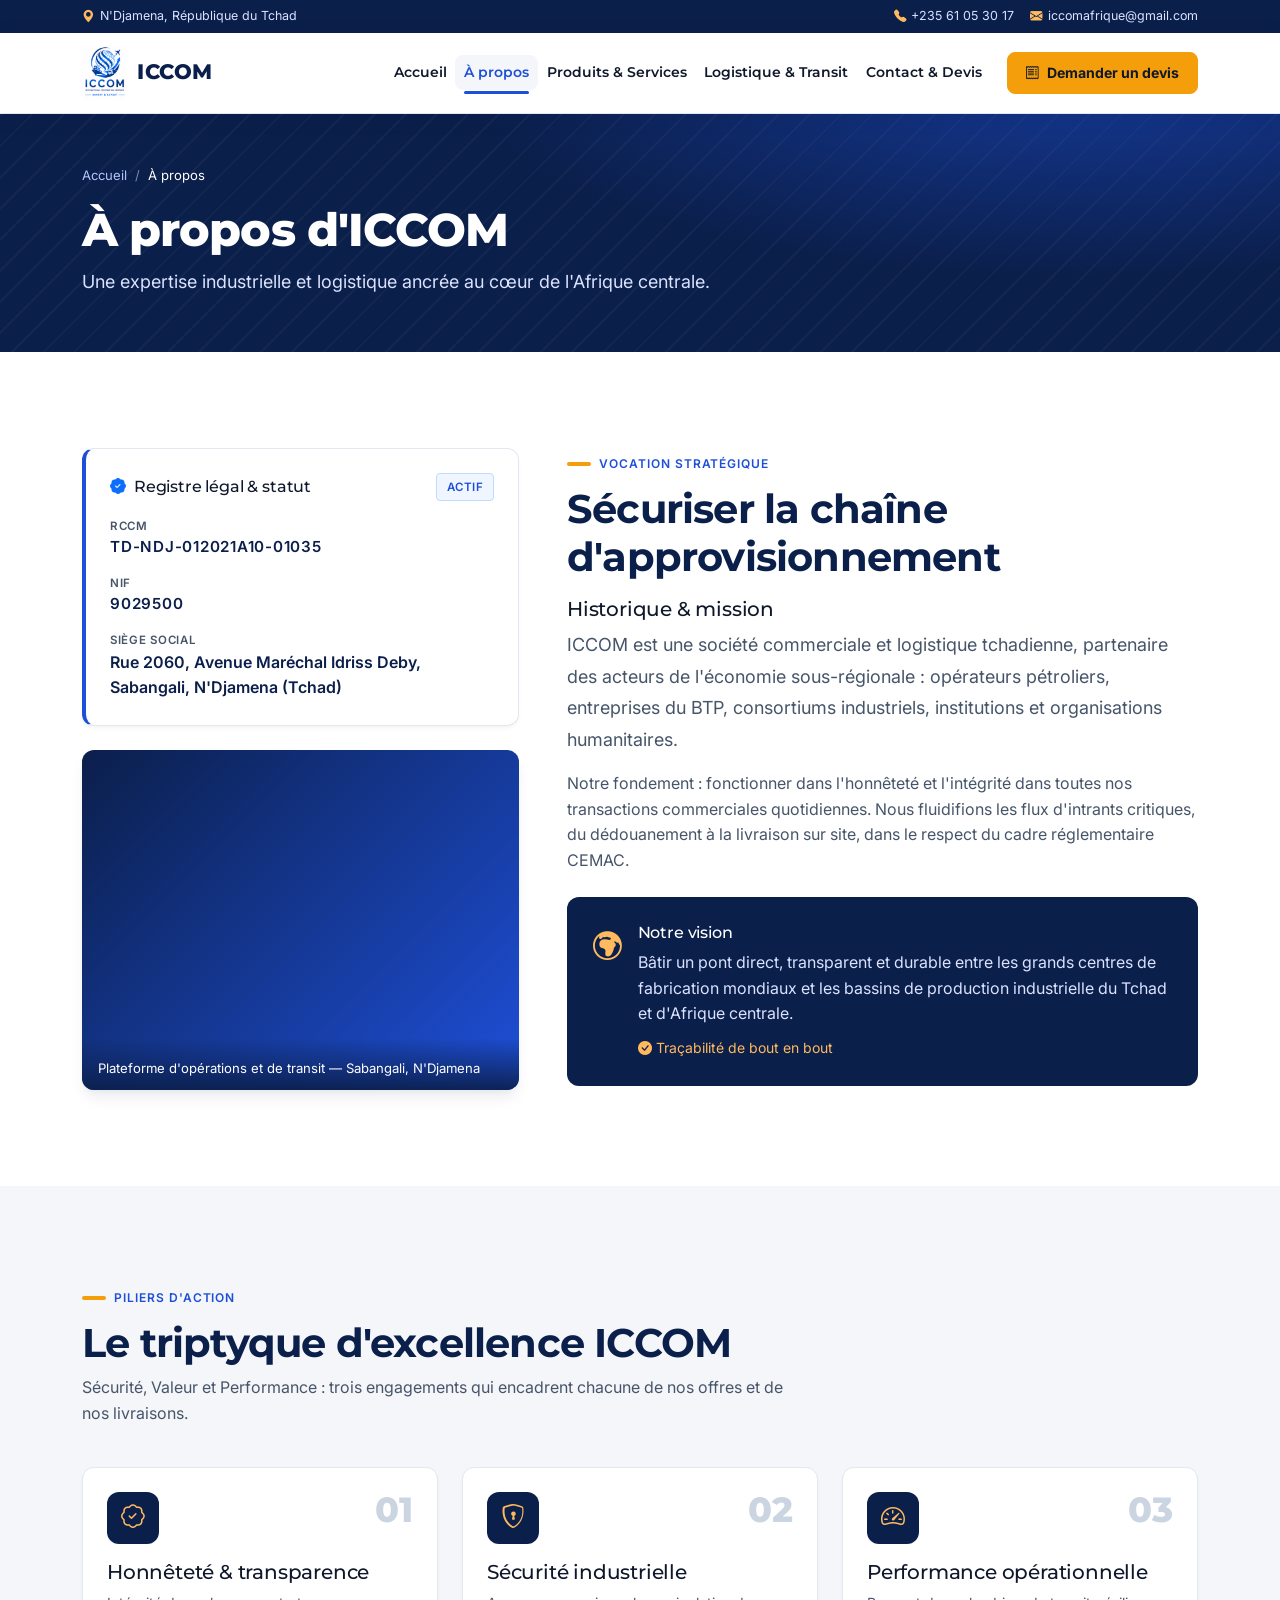
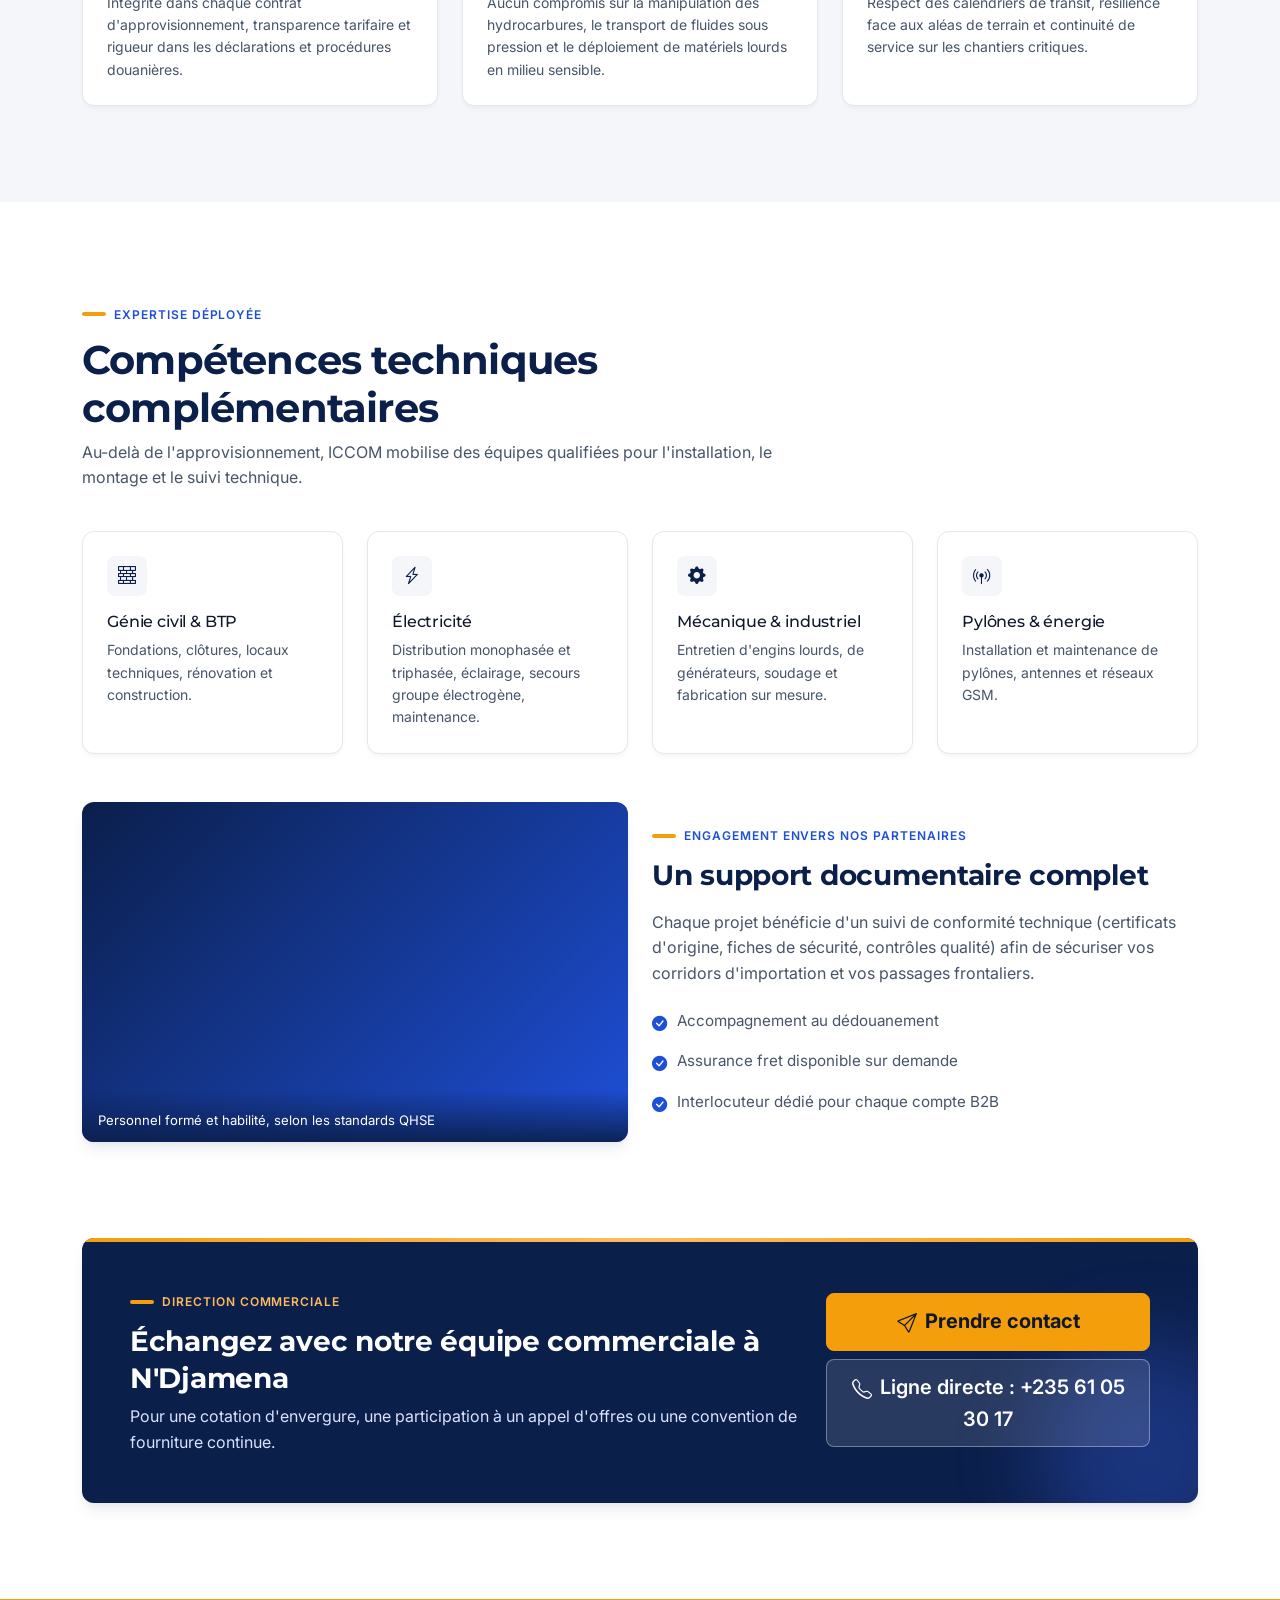
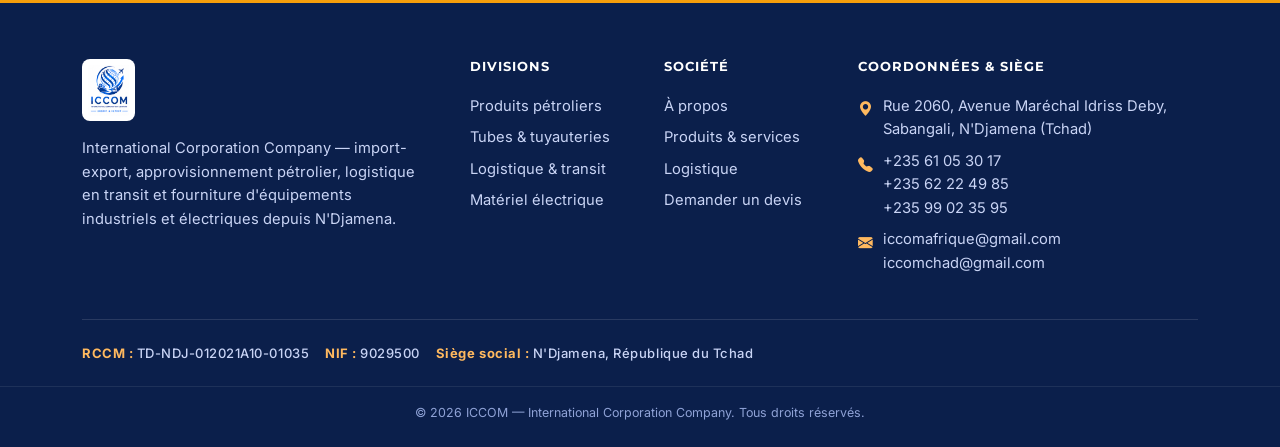
==== a-propos.html @ 69f87bb6 "first commit" ====
<!DOCTYPE html>
<html lang="fr">
<head>
<meta charset="utf-8">
<meta name="viewport" content="width=device-width, initial-scale=1">
<title>À propos — ICCOM International Corporation Company, N'Djamena</title>
<meta name="description" content="Découvrez ICCOM : société d'import-export tchadienne, partenaire des opérateurs pétroliers, du BTP et des institutions. Valeurs : honnêteté, sécurité, performance.">
<meta name="theme-color" content="#0B1F4B">
<meta property="og:title" content="À propos — ICCOM International Corporation Company, N'Djamena">
<meta property="og:description" content="Découvrez ICCOM : société d'import-export tchadienne, partenaire des opérateurs pétroliers, du BTP et des institutions. Valeurs : honnêteté, sécurité, performance.">
<meta property="og:type" content="website">
<link rel="icon" type="image/png" href="assets/img/logo.png">
<link rel="preconnect" href="https://fonts.googleapis.com">
<link rel="preconnect" href="https://fonts.gstatic.com" crossorigin>
<link href="https://fonts.googleapis.com/css2?family=Inter:wght@400;500;600;700&family=Montserrat:wght@600;700;800&display=swap" rel="stylesheet">
<link href="assets/vendor/bootstrap/bootstrap.min.css" rel="stylesheet">
<link href="assets/vendor/bootstrap-icons/bootstrap-icons.min.css" rel="stylesheet">
<link href="assets/css/style.css" rel="stylesheet">
<link href="assets/css/images.css" rel="stylesheet">
</head>
<body>
<a class="skip-link" href="#contenu">Aller au contenu</a>
<div class="topbar d-none d-sm-block">
  <div class="container d-flex justify-content-between align-items-center gap-3 flex-wrap">
    <span><i class="bi bi-geo-alt-fill"></i>N'Djamena, République du Tchad</span>
    <span class="d-flex gap-3 flex-wrap">
      <a href="tel:+23561053017"><i class="bi bi-telephone-fill"></i>+235 61 05 30 17</a>
      <a href="mailto:iccomafrique@gmail.com" class="d-none d-md-inline"><i class="bi bi-envelope-fill"></i>iccomafrique@gmail.com</a>
    </span>
  </div>
</div>
<header class="site-header">
  <nav class="navbar navbar-expand-xl" aria-label="Navigation principale">
    <div class="container">
      <a class="brand" href="index.html" aria-label="ICCOM — accueil">
        <img src="assets/img/logo.png" alt="Logo ICCOM" width="44" height="54">
        <span class="brand-text"><strong>ICCOM</strong><small>International Corporation</small></span>
      </a>
      <div class="d-flex align-items-center gap-2 d-xl-none ms-auto">
        <a class="btn btn-amber btn-sm px-3" href="contact.html#formulaire"><i class="bi bi-receipt me-1"></i>Devis</a>
        <button class="navbar-toggler" type="button" data-bs-toggle="offcanvas" data-bs-target="#menuMobile" aria-controls="menuMobile" aria-label="Ouvrir le menu">
          <i class="bi bi-list fs-2 text-navy" style="color:var(--navy)"></i>
        </button>
      </div>
      <div class="offcanvas offcanvas-end" tabindex="-1" id="menuMobile" aria-labelledby="menuMobileLabel">
        <div class="offcanvas-header d-xl-none">
          <h2 class="offcanvas-title h5 m-0" id="menuMobileLabel">Navigation</h2>
          <button type="button" class="btn-close" data-bs-dismiss="offcanvas" aria-label="Fermer"></button>
        </div>
        <div class="offcanvas-body d-flex flex-column flex-xl-row align-items-xl-center">
          <ul class="navbar-nav ms-xl-auto mb-3 mb-xl-0 me-xl-3">
<li class="nav-item"><a class="nav-link" href="index.html"><i class="bi bi-house-door d-xl-none"></i>Accueil</a></li>
<li class="nav-item"><a class="nav-link active" href="a-propos.html" aria-current="page"><i class="bi bi-buildings d-xl-none"></i>À propos</a></li>
<li class="nav-item"><a class="nav-link" href="produits-services.html"><i class="bi bi-box-seam d-xl-none"></i>Produits & Services</a></li>
<li class="nav-item"><a class="nav-link" href="logistique.html"><i class="bi bi-truck d-xl-none"></i>Logistique & Transit</a></li>
<li class="nav-item"><a class="nav-link" href="contact.html"><i class="bi bi-file-earmark-text d-xl-none"></i>Contact & Devis</a></li>
          </ul>
          <a class="btn btn-amber d-none d-xl-inline-flex align-items-center gap-2" href="contact.html#formulaire"><i class="bi bi-receipt"></i>Demander un devis</a>
          <div class="offcanvas-urgence mt-auto d-xl-none">
            <span class="eyebrow mb-1">Assistance d'urgence</span><br>
            <a class="fw-bold fs-5" href="tel:+23561053017">+235 61 05 30 17</a>
            <div class="small text-slate mt-1">N'Djamena, République du Tchad</div>
          </div>
        </div>
      </div>
    </div>
  </nav>
</header>
<main id="contenu">
<section class="page-hero">
  <div class="container">
    <nav aria-label="Fil d'Ariane"><ol class="breadcrumb">
      <li class="breadcrumb-item"><a href="index.html">Accueil</a></li>
      <li class="breadcrumb-item active" aria-current="page">À propos</li>
    </ol></nav>
    <h1>À propos d'ICCOM</h1>
    <p class="lead-b">Une expertise industrielle et logistique ancrée au cœur de l'Afrique centrale.</p>
  </div>
</section>
<section class="section">
  <div class="container">
    <div class="row g-4 g-lg-5 align-items-start">
      <div class="col-lg-5 reveal">
        <div class="legal-card mb-4">
          <div class="d-flex align-items-center justify-content-between mb-3">
            <h2 class="h6 m-0"><i class="bi bi-patch-check-fill text-primary me-2"></i>Registre légal &amp; statut</h2>
            <span class="tag tag-blue">Actif</span>
          </div>
          <dl class="m-0">
            <dt>RCCM</dt><dd class="code-font">TD-NDJ-012021A10-01035</dd>
            <dt>NIF</dt><dd class="code-font">9029500</dd>
            <dt>Siège social</dt><dd class="mb-0">Rue 2060, Avenue Maréchal Idriss Deby, Sabangali, N'Djamena (Tchad)</dd>
          </dl>
        </div>
        <figure class="figure-img img-bg img-about-hub m-0" role="img" aria-label="Plateforme logistique à N'Djamena">
          <figcaption>Plateforme d'opérations et de transit — Sabangali, N'Djamena</figcaption>
        </figure>
      </div>
      <div class="col-lg-7 reveal">
        <span class="eyebrow">Vocation stratégique</span>
        <h2 class="headline-lg mb-3">Sécuriser la chaîne d'approvisionnement</h2>
        <h3 class="h5 mb-2">Historique &amp; mission</h3>
        <p class="lead-b">ICCOM est une société commerciale et logistique tchadienne, partenaire des acteurs de l'économie sous-régionale : opérateurs pétroliers, entreprises du BTP, consortiums industriels, institutions et organisations humanitaires.</p>
        <p class="text-slate">Notre fondement : fonctionner dans l'honnêteté et l'intégrité dans toutes nos transactions commerciales quotidiennes. Nous fluidifions les flux d'intrants critiques, du dédouanement à la livraison sur site, dans le respect du cadre réglementaire CEMAC.</p>
        <div class="vision-box mt-4">
          <div class="d-flex gap-3 align-items-start">
            <i class="bi bi-globe-europe-africa big"></i>
            <div><h3 class="h6 mb-2">Notre vision</h3>
            <p class="mb-2">Bâtir un pont direct, transparent et durable entre les grands centres de fabrication mondiaux et les bassins de production industrielle du Tchad et d'Afrique centrale.</p>
            <span class="small" style="color:#FFB95F"><i class="bi bi-check-circle-fill me-1"></i>Traçabilité de bout en bout</span></div>
          </div>
        </div>
      </div>
    </div>
  </div>
</section>

<section class="section bg-wash">
  <div class="container">
    <div class="section-head reveal">
      <span class="eyebrow">Piliers d'action</span>
      <h2 class="headline-lg">Le triptyque d'excellence ICCOM</h2>
      <p>Sécurité, Valeur et Performance : trois engagements qui encadrent chacune de nos offres et de nos livraisons.</p>
    </div>
    <div class="row g-4">
      <div class="col-md-4 reveal"><div class="card-x card-pad"><div class="d-flex justify-content-between mb-3"><span class="icon-box navy"><i class="bi bi-patch-check"></i></span><span class="pillar-num">01</span></div><h3 class="h5">Honnêteté &amp; transparence</h3><p class="text-slate small mb-0">Intégrité dans chaque contrat d'approvisionnement, transparence tarifaire et rigueur dans les déclarations et procédures douanières.</p></div></div>
      <div class="col-md-4 reveal"><div class="card-x card-pad"><div class="d-flex justify-content-between mb-3"><span class="icon-box navy"><i class="bi bi-shield-lock"></i></span><span class="pillar-num">02</span></div><h3 class="h5">Sécurité industrielle</h3><p class="text-slate small mb-0">Aucun compromis sur la manipulation des hydrocarbures, le transport de fluides sous pression et le déploiement de matériels lourds en milieu sensible.</p></div></div>
      <div class="col-md-4 reveal"><div class="card-x card-pad"><div class="d-flex justify-content-between mb-3"><span class="icon-box navy"><i class="bi bi-speedometer2"></i></span><span class="pillar-num">03</span></div><h3 class="h5">Performance opérationnelle</h3><p class="text-slate small mb-0">Respect des calendriers de transit, résilience face aux aléas de terrain et continuité de service sur les chantiers critiques.</p></div></div>
    </div>
  </div>
</section>

<section class="section">
  <div class="container">
    <div class="section-head reveal">
      <span class="eyebrow">Expertise déployée</span>
      <h2 class="headline-lg">Compétences techniques complémentaires</h2>
      <p>Au-delà de l'approvisionnement, ICCOM mobilise des équipes qualifiées pour l'installation, le montage et le suivi technique.</p>
    </div>
    <div class="row g-4 mb-5">
      <div class="col-sm-6 col-xl-3 reveal"><div class="card-x card-pad"><span class="icon-box sm mb-3"><i class="bi bi-bricks"></i></span><h3 class="h6">Génie civil &amp; BTP</h3><p class="text-slate small mb-0">Fondations, clôtures, locaux techniques, rénovation et construction.</p></div></div>
      <div class="col-sm-6 col-xl-3 reveal"><div class="card-x card-pad"><span class="icon-box sm mb-3"><i class="bi bi-lightning-charge"></i></span><h3 class="h6">Électricité</h3><p class="text-slate small mb-0">Distribution monophasée et triphasée, éclairage, secours groupe électrogène, maintenance.</p></div></div>
      <div class="col-sm-6 col-xl-3 reveal"><div class="card-x card-pad"><span class="icon-box sm mb-3"><i class="bi bi-gear-fill"></i></span><h3 class="h6">Mécanique &amp; industriel</h3><p class="text-slate small mb-0">Entretien d'engins lourds, de générateurs, soudage et fabrication sur mesure.</p></div></div>
      <div class="col-sm-6 col-xl-3 reveal"><div class="card-x card-pad"><span class="icon-box sm mb-3"><i class="bi bi-broadcast-pin"></i></span><h3 class="h6">Pylônes &amp; énergie</h3><p class="text-slate small mb-0">Installation et maintenance de pylônes, antennes et réseaux GSM.</p></div></div>
    </div>
    <div class="row g-4 align-items-center">
      <div class="col-lg-6 reveal"><figure class="figure-img img-bg img-about-eng m-0" role="img" aria-label="Techniciens inspectant un tableau électrique"><figcaption>Personnel formé et habilité, selon les standards QHSE</figcaption></figure></div>
      <div class="col-lg-6 reveal">
        <span class="eyebrow">Engagement envers nos partenaires</span>
        <h2 class="headline-md mb-3">Un support documentaire complet</h2>
        <p class="text-slate">Chaque projet bénéficie d'un suivi de conformité technique (certificats d'origine, fiches de sécurité, contrôles qualité) afin de sécuriser vos corridors d'importation et vos passages frontaliers.</p>
        <ul class="check-list">
          <li><i class="bi bi-check-circle-fill"></i>Accompagnement au dédouanement</li>
          <li><i class="bi bi-check-circle-fill"></i>Assurance fret disponible sur demande</li>
          <li><i class="bi bi-check-circle-fill"></i>Interlocuteur dédié pour chaque compte B2B</li>
        </ul>
      </div>
    </div>
  </div>
</section>

<section class="section pt-0">
  <div class="container">
    <div class="cta-band reveal">
      <div class="row align-items-center g-4">
        <div class="col-lg-8"><span class="eyebrow on-dark">Direction commerciale</span>
          <h2 class="headline-md">Échangez avec notre équipe commerciale à N'Djamena</h2>
          <p class="mb-0">Pour une cotation d'envergure, une participation à un appel d'offres ou une convention de fourniture continue.</p></div>
        <div class="col-lg-4 d-grid gap-2">
          <a class="btn btn-amber btn-lg" href="contact.html#formulaire"><i class="bi bi-send me-2"></i>Prendre contact</a>
          <a class="btn btn-ghost-light btn-lg" href="tel:+23561053017"><i class="bi bi-telephone me-2"></i>Ligne directe : +235 61 05 30 17</a>
        </div>
      </div>
    </div>
  </div>
</section>
</main>
<footer class="site-footer">
  <div class="container">
    <div class="row g-4 g-lg-5">
      <div class="col-lg-4">
        <img class="footer-logo mb-3" src="assets/img/logo.png" alt="Logo ICCOM">
        <p>International Corporation Company — import-export, approvisionnement pétrolier, logistique en transit et fourniture d'équipements industriels et électriques depuis N'Djamena.</p>
      </div>
      <div class="col-6 col-lg-2">
        <h4>Divisions</h4>
        <ul>
          <li><a href="produits-services.html#petrole">Produits pétroliers</a></li>
          <li><a href="produits-services.html#forage">Tubes &amp; tuyauteries</a></li>
          <li><a href="logistique.html">Logistique &amp; transit</a></li>
          <li><a href="produits-services.html#electrique">Matériel électrique</a></li>
        </ul>
      </div>
      <div class="col-6 col-lg-2">
        <h4>Société</h4>
        <ul>
          <li><a href="a-propos.html">À propos</a></li>
          <li><a href="produits-services.html">Produits &amp; services</a></li>
          <li><a href="logistique.html">Logistique</a></li>
          <li><a href="contact.html#formulaire">Demander un devis</a></li>
        </ul>
      </div>
      <div class="col-lg-4">
        <h4>Coordonnées &amp; siège</h4>
        <ul class="contact">
          <li><i class="bi bi-geo-alt-fill"></i><span>Rue 2060, Avenue Maréchal Idriss Deby, Sabangali, N'Djamena (Tchad)</span></li>
          <li><i class="bi bi-telephone-fill"></i><span><a href="tel:+23561053017">+235 61 05 30 17</a><br><a href="tel:+23562224985">+235 62 22 49 85</a><br><a href="tel:+23599023595">+235 99 02 35 95</a></span></li>
          <li><i class="bi bi-envelope-fill"></i><span><a href="mailto:iccomafrique@gmail.com">iccomafrique@gmail.com</a><br><a href="mailto:iccomchad@gmail.com">iccomchad@gmail.com</a></span></li>
        </ul>
      </div>
    </div>
    <div class="statutory d-flex flex-wrap gap-3 code-font">
      <span><span class="lbl">RCCM :</span> TD-NDJ-012021A10-01035</span>
      <span><span class="lbl">NIF :</span> 9029500</span>
      <span><span class="lbl">Siège social :</span> N'Djamena, République du Tchad</span>
    </div>
  </div>
  <div class="copyright"><div class="container">© <span id="year">2026</span> ICCOM — International Corporation Company. Tous droits réservés.</div></div>
</footer>

<div class="mobile-bar d-lg-none" role="navigation" aria-label="Actions rapides">
  <a class="btn btn-navy" href="tel:+23561053017"><i class="bi bi-telephone-fill"></i>Appeler</a>
  <a class="btn btn-whatsapp" href="https://wa.me/23561053017" target="_blank" rel="noopener"><i class="bi bi-whatsapp"></i>WhatsApp</a>
  <a class="btn btn-amber sq" href="contact.html#formulaire" aria-label="Demander un devis"><i class="bi bi-file-earmark-text"></i></a>
</div>

<script src="assets/vendor/bootstrap/bootstrap.bundle.min.js"></script>
<script src="assets/js/main.js"></script>
<script>document.getElementById('year').textContent=new Date().getFullYear();</script>
</body>
</html>
---- assets/css/style.css ----
/* =========================================================
   ICCOM — Industrial Corporate Modern
   Basé sur le design system "ICCOM Institutional Logistics & Energy"
   ========================================================= */
:root{
  --navy:#0B1F4B; --navy-deep:#000926; --royal:#1E4FD8; --royal-dark:#0039B4;
  --amber:#F59E0B; --amber-dark:#D97706;
  --ink:#0F172A; --slate:#475569; --muted:#94A3B8;
  --wash:#F4F6FA; --surface:#FAF8FF; --border:#E2E8F0; --border-strong:#CBD5E1;
  --shadow-1:0 2px 4px -1px rgba(11,31,75,.04),0 4px 6px -1px rgba(11,31,75,.02);
  --shadow-2:0 10px 15px -3px rgba(11,31,75,.08),0 4px 6px -2px rgba(11,31,75,.04);
  --r-sm:.25rem; --r-md:.5rem; --r-lg:.75rem;
  --header-h:80px;
  --font-title:'Montserrat',system-ui,sans-serif;
  --font-body:'Inter',system-ui,sans-serif;
}

/* ---------- Base ---------- */
html{scroll-behavior:smooth;scroll-padding-top:110px}
body{font-family:var(--font-body);color:var(--ink);background:#fff;font-size:1rem;line-height:1.6;
  -webkit-font-smoothing:antialiased;overflow-x:hidden}
h1,h2,h3,h4,h5,h6,.font-title{font-family:var(--font-title);color:var(--navy);letter-spacing:-.01em;font-weight:700}
a{color:var(--royal);text-decoration:none}
a:hover{color:var(--navy)}
img{max-width:100%}
.text-slate{color:var(--slate)!important}
.bg-wash{background:var(--wash)}
.bg-navy{background:var(--navy)}
.text-amber{color:var(--amber)!important}
.code-font{font-family:var(--font-body);font-size:.8125rem;font-weight:500;letter-spacing:.05em}
:focus-visible{outline:2px solid var(--amber);outline-offset:3px}
.skip-link{position:absolute;left:-999px;top:0;background:var(--amber);color:var(--ink);padding:.6rem 1rem;z-index:2000;font-weight:700}
.skip-link:focus{left:0}

/* ---------- Typographie ---------- */
.display-hero{font-size:clamp(2.25rem,5vw,3.5rem);line-height:1.2;font-weight:800;letter-spacing:-.02em;color:#fff}
.headline-lg{font-size:clamp(1.75rem,3.4vw,2.5rem);line-height:1.2;letter-spacing:-.02em}
.headline-md{font-size:clamp(1.5rem,2.4vw,1.75rem);line-height:1.3}
.lead-b{font-size:1.125rem;line-height:1.75;color:var(--slate)}
.eyebrow{display:inline-flex;align-items:center;gap:.5rem;font-size:.75rem;font-weight:600;letter-spacing:.08em;
  text-transform:uppercase;color:var(--royal);margin-bottom:.75rem}
.eyebrow::before{content:"";width:1.5rem;height:4px;border-radius:99px;background:var(--amber)}
.eyebrow.on-dark{color:#FFB95F}
.section{padding:4rem 0}
@media(min-width:992px){.section{padding:6rem 0}}
.section-head{max-width:720px;margin-bottom:2.5rem}
.section-head p{color:var(--slate)}

/* ---------- Boutons ---------- */
.btn{font-weight:600;border-radius:var(--r-md);padding:.75rem 1.5rem;transition:all .2s ease;border-width:1.5px}
.btn-amber{background:var(--amber);color:var(--ink);font-weight:700;padding:.75rem 1.75rem;border-color:var(--amber)}
.btn-amber:hover,.btn-amber:focus{background:var(--amber-dark);border-color:var(--amber-dark);color:var(--ink)}
.btn-navy{background:var(--navy);color:#fff;border-color:var(--navy)}
.btn-navy:hover{background:var(--royal);border-color:var(--royal);color:#fff}
.btn-outline-navy{background:transparent;color:var(--navy);border-color:var(--navy)}
.btn-outline-navy:hover{background:var(--wash);color:var(--navy)}
.btn-ghost-light{background:rgba(255,255,255,.12);color:#fff;border-color:rgba(255,255,255,.35);backdrop-filter:blur(4px)}
.btn-ghost-light:hover{background:rgba(255,255,255,.22);color:#fff}
.btn-whatsapp{background:#16a34a;border-color:#16a34a;color:#fff}
.btn-whatsapp:hover{background:#15803d;border-color:#15803d;color:#fff}
.btn i{vertical-align:-.1em}

/* ---------- Barre supérieure + header ---------- */
.topbar{background:var(--navy);color:#DAE2FF;font-size:.78rem;padding:.4rem 0}
.topbar a{color:#DAE2FF}.topbar a:hover{color:#FFB95F}
.topbar i{color:#FFB95F;margin-right:.35rem}
.site-header{position:sticky;top:0;z-index:1030;background:#fff;/* pas de backdrop-filter : il casserait l'offcanvas (position:fixed) */
  border-bottom:1px solid var(--border);box-shadow:0 4px 20px rgba(15,23,42,.08)}
.navbar{min-height:var(--header-h);padding:.4rem 0}
.brand{display:flex;align-items:center;gap:.7rem;color:var(--navy)}
.brand img{height:54px;width:auto}
.brand-text{display:flex;flex-direction:column;line-height:1}
.brand-text strong{font-family:var(--font-title);font-weight:800;font-size:1.3rem;letter-spacing:.02em;color:var(--navy)}
.brand-text small{font-size:.62rem;font-weight:600;letter-spacing:.12em;text-transform:uppercase;color:var(--slate);margin-top:.25rem}
.navbar .nav-link{font-weight:600;color:var(--ink);padding:.5rem .9rem!important;position:relative;white-space:nowrap}
.navbar .btn-amber{white-space:nowrap}
.navbar .nav-link:hover{color:var(--royal)}
.navbar .nav-link.active{color:var(--royal)}
@media(min-width:1200px){
  .navbar .nav-link.active::after{content:"";position:absolute;left:.9rem;right:.9rem;bottom:-.2rem;height:3px;background:var(--royal);border-radius:3px}
}
.navbar-toggler{border:0;background:var(--wash);border-radius:var(--r-md);width:46px;height:46px;padding:0}
.navbar-toggler:focus{box-shadow:0 0 0 3px rgba(30,79,216,.2)}
.offcanvas{--bs-offcanvas-width:320px}
.offcanvas .nav-link{font-family:var(--font-title);font-weight:600;font-size:1.05rem;padding:.8rem 1rem!important;border-radius:var(--r-md);display:flex;align-items:center;gap:.8rem}
.offcanvas .nav-link i{color:var(--royal);font-size:1.15rem}
.offcanvas .nav-link.active{background:var(--wash)}
.offcanvas-urgence{background:var(--wash);border-radius:var(--r-lg);padding:1rem 1.25rem}

/* ---------- Hero ---------- */
.hero{position:relative;background:var(--navy);color:#fff;overflow:hidden;isolation:isolate}
.hero .hero-bg{position:absolute;inset:0;z-index:-2;opacity:.28;mix-blend-mode:luminosity}
.hero::before{content:"";position:absolute;inset:0;z-index:-1;
  background:linear-gradient(105deg,rgba(11,31,75,.97) 35%,rgba(11,31,75,.75) 100%)}
.hero-inner{padding-top:3.5rem;padding-bottom:4rem}
@media(min-width:992px){.hero-inner{padding-top:6.5rem;padding-bottom:7rem}}
.hero h1 span{color:#FFB95F}
.hero p.lead-b{color:#DAE2FF;max-width:560px}
.badge-live{display:inline-flex;align-items:center;gap:.5rem;padding:.35rem .8rem;border-radius:999px;
  background:rgba(255,255,255,.1);backdrop-filter:blur(8px);font-size:.72rem;font-weight:600;letter-spacing:.06em;text-transform:uppercase;color:#FFDDB8}
.badge-live::before{content:"";width:8px;height:8px;border-radius:50%;background:var(--amber);animation:pulse 1.8s infinite}
@keyframes pulse{0%{box-shadow:0 0 0 0 rgba(245,158,11,.6)}70%{box-shadow:0 0 0 9px rgba(245,158,11,0)}100%{box-shadow:0 0 0 0 rgba(245,158,11,0)}}
.hero-trust{font-size:.8rem;color:#DAE2FF;display:flex;align-items:center;gap:.5rem}
.hero-trust i{color:#FFB95F}
.hero-panel{background:rgba(255,255,255,.07);border:1px solid rgba(255,255,255,.16);border-radius:var(--r-lg);padding:1.5rem;backdrop-filter:blur(10px)}
.hero-panel h2{font-size:1.05rem;color:#fff;margin-bottom:1rem}
.hero-panel li{display:flex;gap:.75rem;padding:.7rem 0;border-top:1px solid rgba(255,255,255,.12);font-size:.92rem;color:#DAE2FF}
.hero-panel li:first-child{border-top:0}
.hero-panel li i{color:#FFB95F;font-size:1.2rem;margin-top:.1rem}
.hero-panel li strong{display:block;color:#fff;font-family:var(--font-title);font-size:.95rem}

/* En-tête de page interne */
.page-hero{position:relative;background:var(--navy);color:#fff;overflow:hidden;isolation:isolate;padding:3.2rem 0 3.4rem}
.page-hero::before{content:"";position:absolute;inset:0;z-index:-1;
  background:radial-gradient(900px 300px at 85% -20%,rgba(30,79,216,.55),transparent 70%),
             repeating-linear-gradient(135deg,rgba(255,255,255,.035) 0 2px,transparent 2px 22px)}
.page-hero h1{color:#fff;font-size:clamp(1.9rem,4vw,2.9rem);font-weight:800;letter-spacing:-.02em}
.page-hero p{color:#DAE2FF;max-width:680px;margin-bottom:0}
.breadcrumb{--bs-breadcrumb-divider-color:#7788b9;margin-bottom:1rem;font-size:.82rem}
.breadcrumb a{color:#B4C5FB}.breadcrumb-item.active{color:#fff}

/* ---------- Cartes ---------- */
.card-x{background:#fff;border:1px solid var(--border);border-radius:var(--r-lg);box-shadow:var(--shadow-1);
  transition:transform .2s ease,box-shadow .2s ease,border-color .2s ease;height:100%;overflow:hidden}
.card-x:hover{transform:translateY(-2px);box-shadow:var(--shadow-2);border-color:var(--border-strong)}
.card-x.static:hover{transform:none;box-shadow:var(--shadow-1);border-color:var(--border)}
.card-pad{padding:1.5rem}
.card-media{height:200px;position:relative}
.card-media .tag{position:absolute;top:.8rem;left:.8rem}
.icon-box{width:52px;height:52px;border-radius:var(--r-lg);background:var(--wash);color:var(--navy);display:inline-flex;align-items:center;justify-content:center;font-size:1.5rem;flex:none}
.icon-box.navy{background:var(--navy);color:#FFB95F}
.icon-box.sm{width:40px;height:40px;font-size:1.1rem;border-radius:var(--r-md)}
.link-arrow{font-weight:600;font-size:.9rem;display:inline-flex;align-items:center;gap:.3rem}
.link-arrow i{transition:transform .2s}.link-arrow:hover i{transform:translateX(4px)}

/* Tags */
.tag{display:inline-block;padding:.25rem .625rem;border-radius:var(--r-sm);font-size:.72rem;font-weight:600;letter-spacing:.04em;text-transform:uppercase}
.tag-amber{background:#FEF3C7;color:#92400E;border:1px solid #FCD34D}
.tag-blue{background:#EFF6FF;color:var(--royal);border:1px solid #BFDBFE}
.tag-navy{background:var(--navy);color:#fff}
.tag-glass{background:rgba(11,31,75,.9);color:#FFB95F;backdrop-filter:blur(4px)}
.pill{display:inline-block;padding:.2rem .75rem;border-radius:999px;font-size:.75rem;font-weight:600;background:var(--wash);color:var(--navy);border:1px solid var(--border)}

/* Métriques */
.metrics{background:var(--wash);padding:1.5rem 0;border-bottom:1px solid var(--border)}
.metric{display:flex;gap:.9rem;align-items:flex-start;background:#fff;border:1px solid var(--border);border-radius:var(--r-lg);padding:1rem;height:100%;box-shadow:var(--shadow-1)}
.metric strong{display:block;font-family:var(--font-title);color:var(--navy);font-size:.95rem;line-height:1.25}
.metric span.d{font-size:.8rem;color:var(--slate);line-height:1.35;display:block;margin-top:.2rem}

/* Sélecteur de division */
.division-btn{width:100%;display:flex;justify-content:space-between;align-items:center;text-align:left;
  background:var(--wash);border:1.5px solid transparent;border-radius:var(--r-md);padding:.8rem 1rem;font-weight:600;font-size:.9rem;color:var(--ink);transition:all .15s}
.division-btn i{color:var(--muted);font-size:1.1rem}
.division-btn:hover{border-color:var(--border-strong)}
.division-btn.active{background:#EFF6FF;border-color:var(--royal);color:var(--navy)}
.division-btn.active i{color:var(--royal)}

/* Liste à puces check */
.check-list{list-style:none;padding:0;margin:0}
.check-list li{display:flex;gap:.65rem;padding:.4rem 0;font-size:.95rem;color:var(--slate)}
.check-list li i{color:var(--royal);margin-top:.2rem;flex:none}
.check-list.amber li i{color:var(--amber)}

/* Bandeau CTA */
.cta-band{position:relative;background:var(--navy);color:#fff;border-radius:var(--r-lg);padding:2.5rem 1.5rem;overflow:hidden;box-shadow:var(--shadow-2)}
@media(min-width:768px){.cta-band{padding:3rem}}
.cta-band::before{content:"";position:absolute;top:0;left:0;right:0;height:4px;background:linear-gradient(90deg,var(--amber),#FFB95F,var(--amber))}
.cta-band::after{content:"";position:absolute;right:-60px;bottom:-60px;width:220px;height:220px;border-radius:50%;background:rgba(64,105,241,.3);filter:blur(40px)}
.cta-band h2{color:#fff}.cta-band p{color:#DAE2FF}
.cta-band>*{position:relative;z-index:1}
.legal-chip{background:rgba(0,9,38,.4);border-radius:var(--r-md);padding:.75rem 1rem;font-size:.78rem;color:#C9D4F5}
.legal-chip strong{color:#FFB95F}

/* ---------- À propos ---------- */
.legal-card{background:#fff;border:1px solid var(--border);border-left:4px solid var(--royal);border-radius:var(--r-lg);padding:1.5rem;box-shadow:var(--shadow-1)}
.legal-card dt{font-size:.72rem;letter-spacing:.06em;text-transform:uppercase;color:var(--slate);font-weight:600}
.legal-card dd{margin-bottom:.9rem;font-weight:600;color:var(--navy)}
.legal-card dd.code-font{font-size:.95rem}
.figure-img{border-radius:var(--r-lg);min-height:340px;position:relative;overflow:hidden;box-shadow:var(--shadow-2)}
.figure-img figcaption{position:absolute;left:0;right:0;bottom:0;padding:1.5rem 1rem .9rem;color:#fff;font-size:.82rem;background:linear-gradient(transparent,rgba(11,31,75,.92))}
.vision-box{background:var(--navy);color:#DAE2FF;border-radius:var(--r-lg);padding:1.6rem}
.vision-box h3{color:#fff}.vision-box i.big{font-size:1.8rem;color:#FFB95F}
.pillar-num{font-family:var(--font-title);font-weight:800;font-size:2.2rem;line-height:1;color:var(--border-strong)}

/* ---------- Produits ---------- */
.filter-bar{display:flex;gap:.6rem;flex-wrap:nowrap;overflow-x:auto;padding:.4rem 0 .8rem;-webkit-overflow-scrolling:touch;scrollbar-width:none}
.filter-bar::-webkit-scrollbar{display:none}
.filter-btn{flex:none;display:inline-flex;align-items:center;gap:.5rem;background:#fff;border:1.5px solid var(--border);border-radius:999px;padding:.55rem 1.1rem;font-weight:600;font-size:.9rem;color:var(--ink);transition:all .15s}
.filter-btn:hover{border-color:var(--navy)}
.filter-btn.active{background:var(--navy);border-color:var(--navy);color:#fff}
.product{display:grid;gap:0}
.product .p-media{min-height:240px;position:relative}
.product .p-body{padding:1.6rem}
@media(min-width:992px){
  .product{grid-template-columns:5fr 7fr}
  .product.flip{grid-template-columns:7fr 5fr}
  .product.flip .p-media{order:2}
  .product .p-body{padding:2rem 2.2rem}
}
.spec{display:flex;gap:.8rem;align-items:flex-start;padding:.8rem;border-radius:var(--r-md);background:var(--wash);height:100%}
.spec i{color:var(--royal);font-size:1.3rem}
.spec strong{display:block;font-size:.88rem;color:var(--navy);font-family:var(--font-title)}
.spec small{color:var(--slate);font-size:.78rem}
.grade{display:inline-block;font-weight:700;font-size:.78rem;padding:.2rem .6rem;border-radius:var(--r-sm);background:var(--navy);color:#fff;letter-spacing:.04em}
.product[hidden]{display:none!important}

/* ---------- Logistique ---------- */
.stat-card{background:rgba(255,255,255,.08);border:1px solid rgba(255,255,255,.16);border-radius:var(--r-lg);padding:1rem 1.2rem;text-align:center;backdrop-filter:blur(8px)}
.stat-card strong{display:block;font-family:var(--font-title);font-weight:800;font-size:1.6rem;color:#fff;line-height:1.1}
.stat-card span{font-size:.75rem;color:#B4C5FB;text-transform:uppercase;letter-spacing:.06em;font-weight:600}
.route{display:flex;align-items:center;gap:.8rem;flex-wrap:wrap;background:var(--wash);border-radius:var(--r-lg);padding:1rem}
.route .node{flex:1 1 150px;display:flex;gap:.7rem;align-items:center}
.route .node i{font-size:1.3rem;color:var(--royal)}
.route .node strong{display:block;font-size:.88rem;color:var(--navy);font-family:var(--font-title)}
.route .node small{font-size:.74rem;color:var(--slate);line-height:1.3;display:block}
.route .arrow{color:var(--amber);font-size:1.4rem}
@media(max-width:575px){.route .arrow{transform:rotate(90deg);margin:0 auto}}
.steps .accordion-item{border:1px solid var(--border);border-radius:var(--r-lg)!important;margin-bottom:.8rem;overflow:hidden;box-shadow:var(--shadow-1)}
.steps .accordion-button{gap:1rem;padding:1.1rem 1.25rem;background:#fff;box-shadow:none;color:var(--navy)}
.steps .accordion-button:not(.collapsed){background:#F2F3FF;color:var(--navy)}
.steps .accordion-button:focus{box-shadow:0 0 0 3px rgba(30,79,216,.18)}
.steps .accordion-button::after{background-size:1rem}
.step-num{width:46px;height:46px;border-radius:50%;background:var(--navy);color:#FFB95F;font-family:var(--font-title);font-weight:800;display:flex;align-items:center;justify-content:center;flex:none}
.steps small.phase{display:block;font-size:.7rem;letter-spacing:.06em;text-transform:uppercase;color:var(--royal);font-weight:600}
.steps .step-title{font-family:var(--font-title);font-weight:700;font-size:1.05rem}
.sim{background:#fff;border:1px solid var(--border);border-radius:var(--r-lg);box-shadow:var(--shadow-2);overflow:hidden}
.sim-head{background:var(--navy);color:#fff;padding:1.1rem 1.5rem}
.sim-head h3{color:#fff;font-size:1.1rem;margin:0}
.sim-result{background:var(--wash);border-radius:var(--r-md);padding:1rem}
.sim-result .v{font-family:var(--font-title);font-weight:800;color:var(--navy);font-size:1.25rem}
.sim-result small{color:var(--slate);text-transform:uppercase;letter-spacing:.05em;font-weight:600;font-size:.68rem}
.form-label{font-size:.85rem;font-weight:600;color:var(--ink);margin-bottom:.35rem}
.form-control,.form-select{border:1px solid var(--border-strong);border-radius:var(--r-md);padding:.75rem 1rem;color:var(--ink);font-size:.95rem}
.form-control::placeholder{color:var(--muted)}
.form-control:focus,.form-select:focus{border-color:var(--royal);box-shadow:0 0 0 3px rgba(30,79,216,.15)}
.form-check-input:checked{background-color:var(--royal);border-color:var(--royal)}

/* ---------- Contact ---------- */
.form-card{background:#fff;border:1px solid var(--border);border-radius:var(--r-lg);box-shadow:var(--shadow-2);padding:1.5rem}
@media(min-width:768px){.form-card{padding:2.2rem}}
.input-icon{position:relative}
.input-icon>i{position:absolute;left:1rem;top:50%;transform:translateY(-50%);color:var(--muted);pointer-events:none}
.input-icon .form-control{padding-left:2.7rem}
.input-icon.textarea>i{top:1.1rem;transform:none}
.contact-line{display:flex;align-items:center;gap:.8rem;padding:.7rem 0;border-top:1px solid var(--border)}
.contact-line:first-of-type{border-top:0}
.contact-line i.lead-i{color:var(--royal);font-size:1.2rem}
.contact-line a.go{margin-left:auto;font-size:.82rem;font-weight:600}
.express{background:var(--navy);border-radius:var(--r-lg);padding:1.5rem;color:#DAE2FF}
.express h3{color:#fff;font-size:1.05rem}
.express .btn{width:100%;display:flex;align-items:center;justify-content:center;gap:.6rem}
.map-card{border-radius:var(--r-lg);overflow:hidden;border:1px solid var(--border);box-shadow:var(--shadow-1);background:#fff}
.map-card iframe{width:100%;height:280px;border:0;display:block}
.gallery-tile{border-radius:var(--r-lg);min-height:170px;position:relative;overflow:hidden}
.gallery-tile span{position:absolute;left:0;right:0;bottom:0;padding:1.2rem .9rem .6rem;color:#fff;font-size:.8rem;font-weight:600;background:linear-gradient(transparent,rgba(11,31,75,.9))}
.result-panel{display:none;border-radius:var(--r-lg);border:1px solid #BFDBFE;background:#EFF6FF;padding:1.25rem 1.5rem}
.result-panel.show{display:block;animation:fadeUp .4s ease}
.result-panel h3{font-size:1.05rem}

/* ---------- Footer ---------- */
.site-footer{background:var(--navy);color:#C9D4F5;border-top:4px solid var(--amber);padding-top:3.5rem;font-size:.92rem}
.site-footer h4{color:#fff;font-size:.8rem;text-transform:uppercase;letter-spacing:.08em;margin-bottom:1rem}
.site-footer a{color:#C9D4F5}.site-footer a:hover{color:#FFB95F}
.site-footer ul{list-style:none;padding:0;margin:0}.site-footer li{padding:.25rem 0}
.footer-logo{background:#fff;border-radius:var(--r-md);padding:.35rem;height:62px;width:auto}
.statutory{border-top:1px solid rgba(255,255,255,.12);margin-top:2.5rem;padding:1.4rem 0;font-size:.8125rem;font-weight:500;letter-spacing:.04em}
.statutory .lbl{color:#FFB95F;font-weight:700}
.copyright{padding:1rem 0 1.5rem;text-align:center;font-size:.78rem;color:#8fa2d6;border-top:1px solid rgba(255,255,255,.08)}
.site-footer .contact li{display:flex;gap:.6rem}.site-footer .contact i{color:#FFB95F;margin-top:.25rem}

/* ---------- Barre d'actions mobile ---------- */
.mobile-bar{position:fixed;left:0;right:0;bottom:0;z-index:1020;background:rgba(255,255,255,.97);backdrop-filter:blur(12px);
  box-shadow:0 -2px 12px rgba(0,0,0,.08);padding:.6rem .8rem calc(.6rem + env(safe-area-inset-bottom,0px));display:flex;gap:.5rem}
.mobile-bar .btn{flex:1;padding:.7rem .5rem;font-size:.88rem;display:flex;align-items:center;justify-content:center;gap:.4rem}
.mobile-bar .btn.sq{flex:0 0 48px}
@media(max-width:991.98px){body{padding-bottom:74px}}

/* ---------- Animations d'apparition ---------- */
@keyframes fadeUp{from{opacity:0;transform:translateY(14px)}to{opacity:1;transform:none}}
.reveal{opacity:0;transform:translateY(18px);transition:opacity .6s ease,transform .6s ease}
.reveal.in{opacity:1;transform:none}
@media(prefers-reduced-motion:reduce){
  html{scroll-behavior:auto}
  .reveal{opacity:1;transform:none;transition:none}
  .badge-live::before{animation:none}
  .card-x,.link-arrow i{transition:none}
}
@media print{.topbar,.mobile-bar,.site-header,.cta-band{display:none!important}}

/* ---------- Ajustements de l'en-tête (1200–1399 px) ---------- */
@media(min-width:1200px) and (max-width:1399.98px){
  .navbar .nav-link{font-size:.88rem;padding:.4rem .55rem!important}
  .navbar .btn-amber{font-size:.88rem;padding:.6rem 1.1rem}
  .brand-text small{display:none}
  .navbar .nav-link.active::after{left:.55rem;right:.55rem}
}
@media(min-width:1200px){.brand{margin-right:1.25rem}}

@media(max-width:575.98px){.brand-text small{display:none}.brand img{height:46px}}
---- assets/css/images.css ----
/* =========================================================
   ICCOM — Images du site
   Les URLs ci-dessous proviennent des maquettes Stitch.
   Pour la production : téléchargez les images dans assets/img/
   puis remplacez chaque url(...) par un chemin local,
   ex. url('../img/hero.jpg'). Un dégradé de secours s'affiche
   automatiquement si une image est indisponible.
   ========================================================= */
.img-bg{background-size:cover;background-position:center;background-repeat:no-repeat;background-color:#0B1F4B;}
.img-hero{background-image:url('https://lh3.googleusercontent.com/aida-public/[base64]'),linear-gradient(135deg,#0B1F4B 0%,#1E4FD8 100%);}
.img-petrole{background-image:url('https://lh3.googleusercontent.com/aida-public/[base64]'),linear-gradient(135deg,#0B1F4B 0%,#1E4FD8 100%);}
.img-tubes{background-image:url('https://lh3.googleusercontent.com/aida-public/[base64]'),linear-gradient(135deg,#0B1F4B 0%,#1E4FD8 100%);}
.img-logistique{background-image:url('https://lh3.googleusercontent.com/aida-public/[base64]'),linear-gradient(135deg,#0B1F4B 0%,#1E4FD8 100%);}
.img-electrique{background-image:url('https://lh3.googleusercontent.com/aida-public/[base64]'),linear-gradient(135deg,#0B1F4B 0%,#1E4FD8 100%);}
.img-about-hub{background-image:url('https://lh3.googleusercontent.com/aida-public/[base64]'),linear-gradient(135deg,#0B1F4B 0%,#1E4FD8 100%);}
.img-about-eng{background-image:url('https://lh3.googleusercontent.com/aida-public/[base64]'),linear-gradient(135deg,#0B1F4B 0%,#1E4FD8 100%);}
.img-p-fuel{background-image:url('https://lh3.googleusercontent.com/aida-public/[base64]'),linear-gradient(135deg,#0B1F4B 0%,#1E4FD8 100%);}
.img-p-casing{background-image:url('https://lh3.googleusercontent.com/aida-public/[base64]'),linear-gradient(135deg,#0B1F4B 0%,#1E4FD8 100%);}
.img-p-pipes{background-image:url('https://lh3.googleusercontent.com/aida-public/[base64]'),linear-gradient(135deg,#0B1F4B 0%,#1E4FD8 100%);}
.img-p-elec{background-image:url('https://lh3.googleusercontent.com/aida-public/[base64]'),linear-gradient(135deg,#0B1F4B 0%,#1E4FD8 100%);}
.img-l-convoy{background-image:url('https://lh3.googleusercontent.com/aida-public/[base64]'),linear-gradient(135deg,#0B1F4B 0%,#1E4FD8 100%);}
.img-c-depot{background-image:url('https://lh3.googleusercontent.com/aida-public/[base64]'),linear-gradient(135deg,#0B1F4B 0%,#1E4FD8 100%);}
.img-c-fleet{background-image:url('https://lh3.googleusercontent.com/aida-public/[base64]'),linear-gradient(135deg,#0B1F4B 0%,#1E4FD8 100%);}
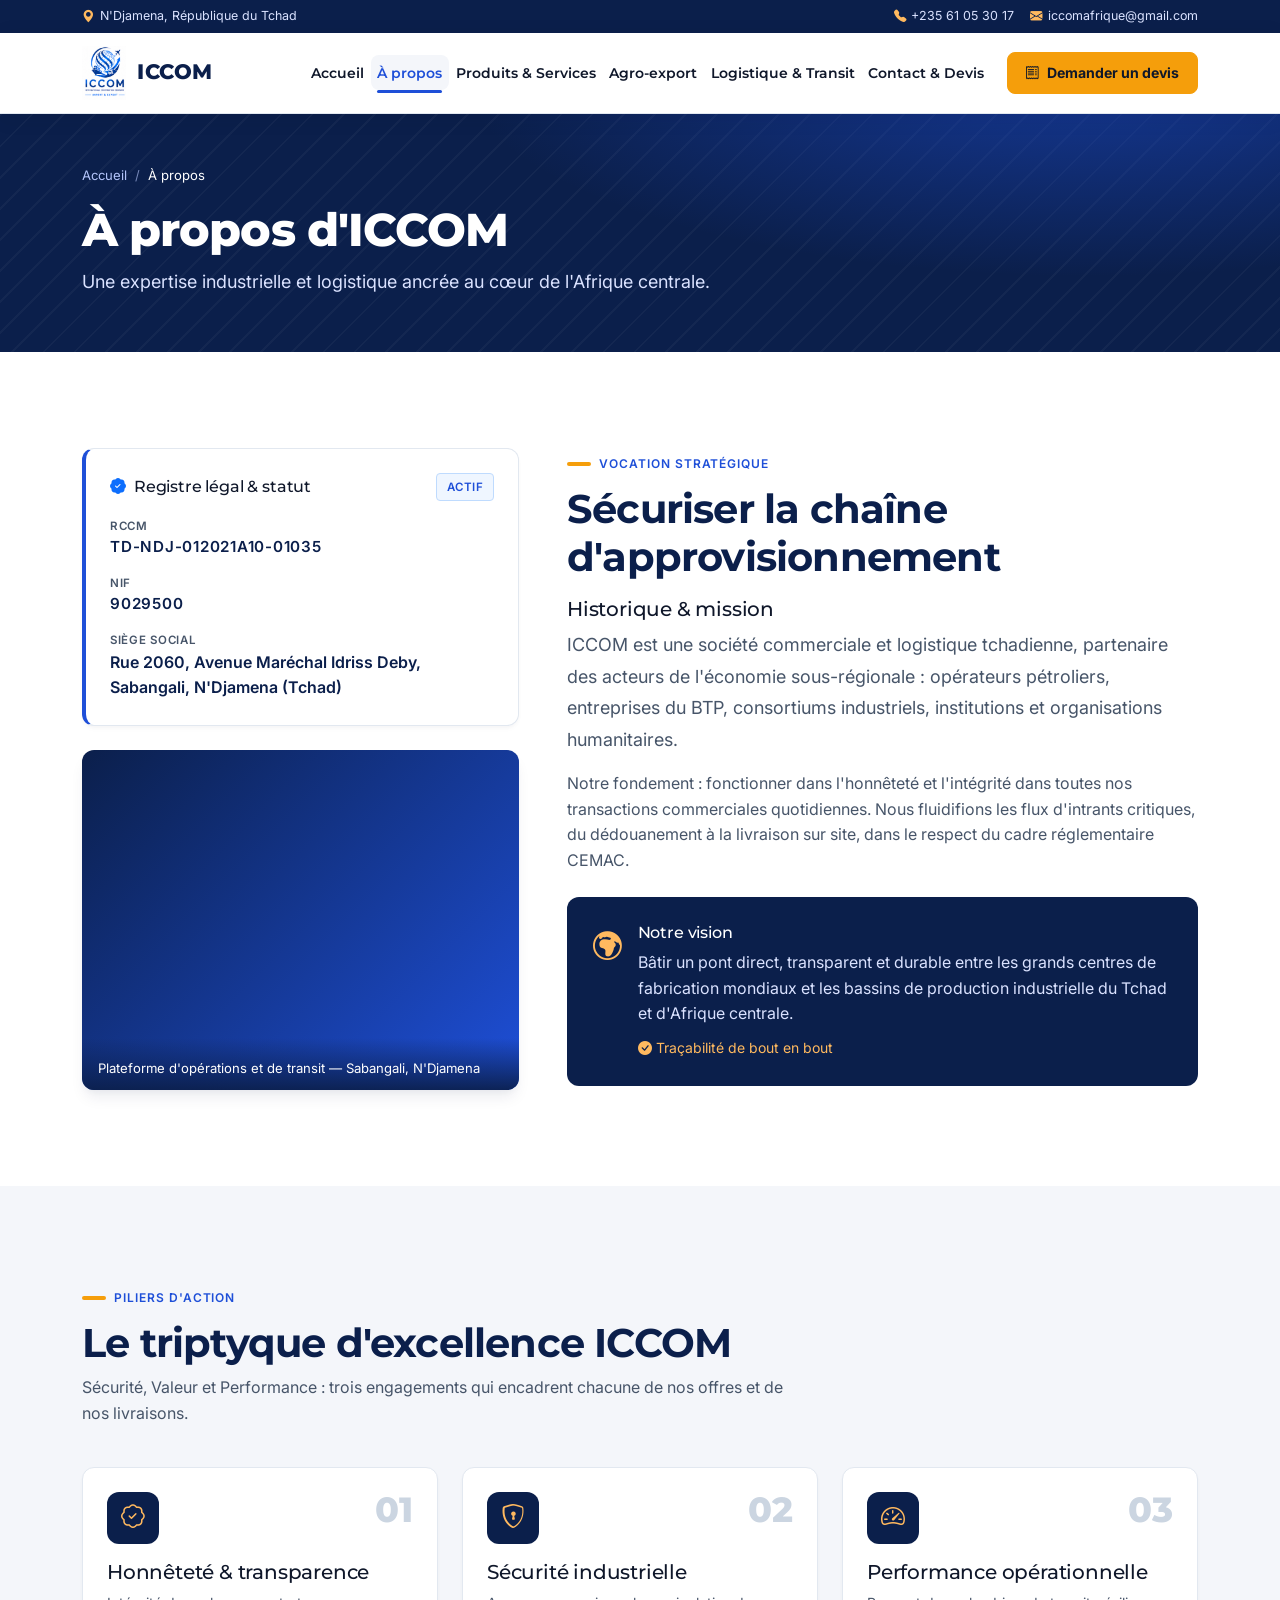
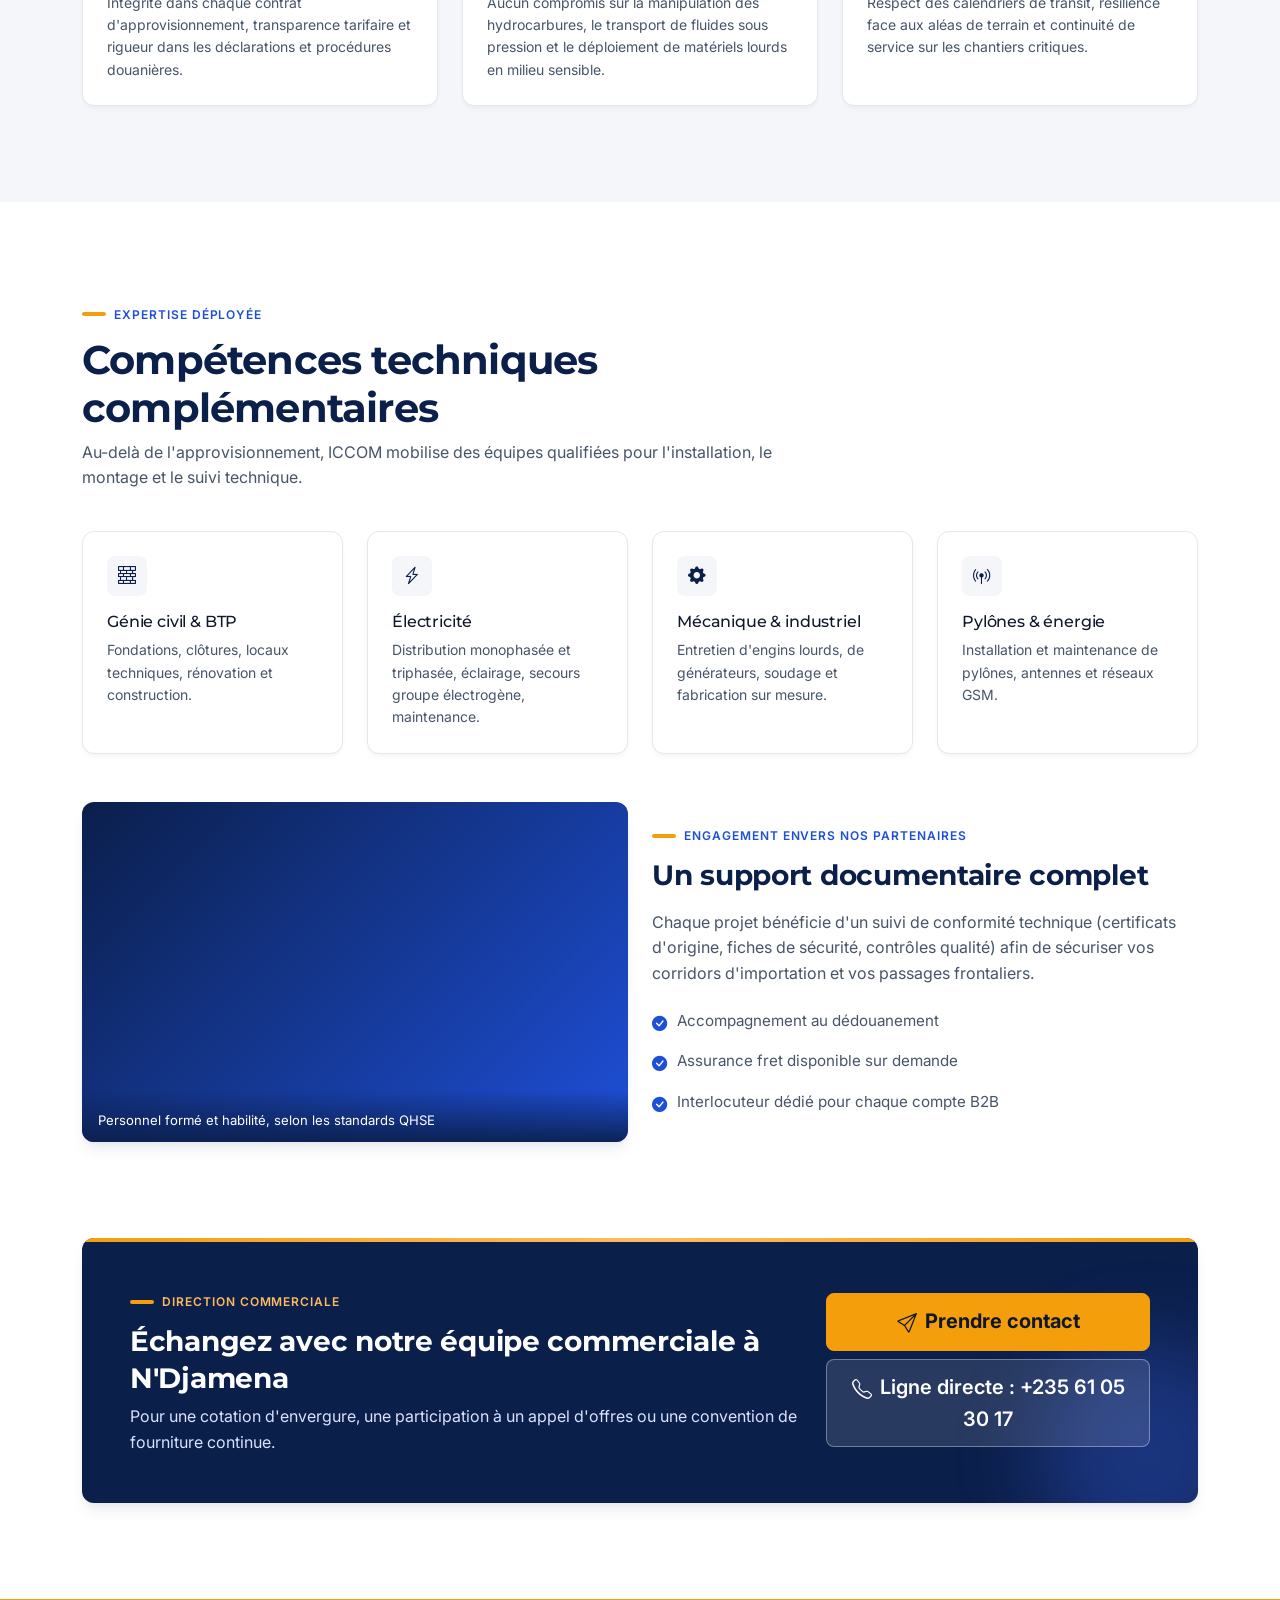
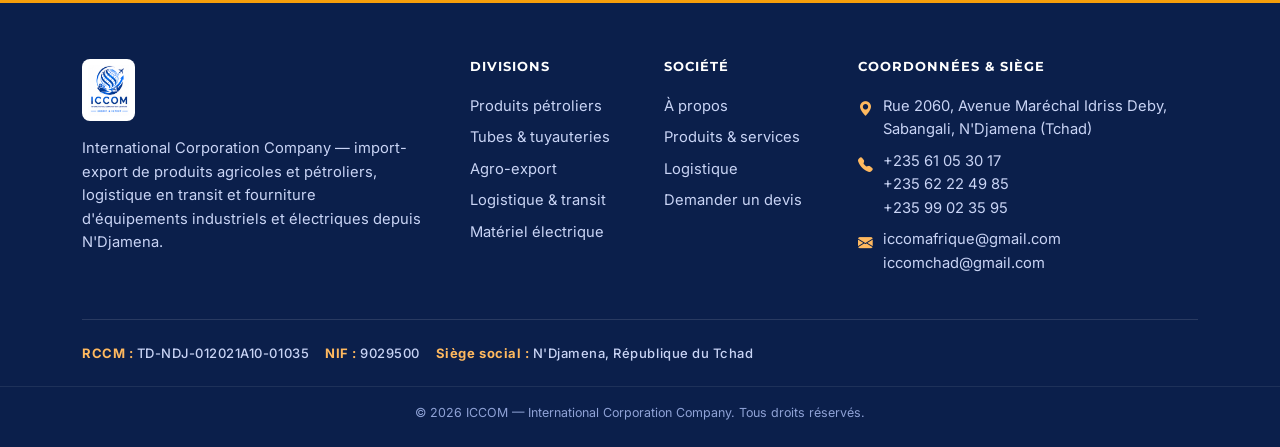
==== commit 1c93e5a4: "ajout des nouveau services" ====
--- a/a-propos.html
+++ b/a-propos.html
@@ -52,6 +52,7 @@
 <li class="nav-item"><a class="nav-link" href="index.html"><i class="bi bi-house-door d-xl-none"></i>Accueil</a></li>
 <li class="nav-item"><a class="nav-link active" href="a-propos.html" aria-current="page"><i class="bi bi-buildings d-xl-none"></i>À propos</a></li>
 <li class="nav-item"><a class="nav-link" href="produits-services.html"><i class="bi bi-box-seam d-xl-none"></i>Produits & Services</a></li>
+<li class="nav-item"><a class="nav-link" href="agro-export.html"><i class="bi bi-flower2 d-xl-none"></i>Agro-export</a></li>
 <li class="nav-item"><a class="nav-link" href="logistique.html"><i class="bi bi-truck d-xl-none"></i>Logistique & Transit</a></li>
 <li class="nav-item"><a class="nav-link" href="contact.html"><i class="bi bi-file-earmark-text d-xl-none"></i>Contact & Devis</a></li>
           </ul>
@@ -180,13 +181,14 @@
     <div class="row g-4 g-lg-5">
       <div class="col-lg-4">
         <img class="footer-logo mb-3" src="assets/img/logo.png" alt="Logo ICCOM">
-        <p>International Corporation Company — import-export, approvisionnement pétrolier, logistique en transit et fourniture d'équipements industriels et électriques depuis N'Djamena.</p>
+        <p>International Corporation Company — import-export de produits agricoles et pétroliers, logistique en transit et fourniture d'équipements industriels et électriques depuis N'Djamena.</p>
       </div>
       <div class="col-6 col-lg-2">
         <h4>Divisions</h4>
         <ul>
           <li><a href="produits-services.html#petrole">Produits pétroliers</a></li>
           <li><a href="produits-services.html#forage">Tubes &amp; tuyauteries</a></li>
+          <li><a href="agro-export.html">Agro-export</a></li>
           <li><a href="logistique.html">Logistique &amp; transit</a></li>
           <li><a href="produits-services.html#electrique">Matériel électrique</a></li>
         </ul>
--- a/assets/css/style.css
+++ b/assets/css/style.css
@@ -289,11 +289,36 @@
 
 /* ---------- Ajustements de l'en-tête (1200–1399 px) ---------- */
 @media(min-width:1200px) and (max-width:1399.98px){
-  .navbar .nav-link{font-size:.88rem;padding:.4rem .55rem!important}
+  .navbar .nav-link{font-size:.86rem;padding:.4rem .42rem!important}
   .navbar .btn-amber{font-size:.88rem;padding:.6rem 1.1rem}
   .brand-text small{display:none}
-  .navbar .nav-link.active::after{left:.55rem;right:.55rem}
+  .navbar .nav-link.active::after{left:.42rem;right:.42rem}
 }
 @media(min-width:1200px){.brand{margin-right:1.25rem}}
 
 @media(max-width:575.98px){.brand-text small{display:none}.brand img{height:46px}}
+
+/* ---------- Agro-export ---------- */
+.agro-banner{height:150px;position:relative;display:flex;align-items:center;justify-content:center;color:rgba(255,255,255,.92);font-size:3.4rem}
+.agro-banner .tag{position:absolute;top:.8rem;left:.8rem}
+.agro-g1{background:linear-gradient(135deg,#7a4b12,#d99a2b)}
+.agro-g2{background:linear-gradient(135deg,#5b4220,#b88a4a)}
+.agro-g3{background:linear-gradient(135deg,#1e4fd8,#7da2ff)}
+.agro-g4{background:linear-gradient(135deg,#6b3a1d,#c0733b)}
+.agro-g5{background:linear-gradient(135deg,#0B1F4B,#3f6b4f)}
+.agro-g6{background:linear-gradient(135deg,#27431f,#7fa04a)}
+.agro-chip{display:flex;flex-direction:column;gap:.35rem;align-items:flex-start;background:#fff;border:1px solid var(--border);border-radius:var(--r-lg);padding:1rem;height:100%;color:var(--ink);box-shadow:var(--shadow-1);transition:transform .2s,box-shadow .2s}
+.agro-chip:hover{transform:translateY(-2px);box-shadow:var(--shadow-2);color:var(--ink)}
+.agro-chip strong{font-family:var(--font-title);color:var(--navy);font-size:.95rem;line-height:1.2;margin-top:.4rem}
+.agro-chip small{color:var(--slate);font-size:.78rem}
+#gomme,#sesame,#coton,#arachide,#betail,#karite{scroll-margin-top:110px}
+
+/* Illustrations des filières agricoles */
+.agro-media{height:210px;position:relative;overflow:hidden;background:var(--navy)}
+.agro-media img{width:100%;height:100%;object-fit:cover;display:block;transition:transform .5s ease}
+.card-x:hover .agro-media img{transform:scale(1.05)}
+.agro-media .tag{position:absolute;top:.8rem;left:.8rem}
+.agro-thumb{display:block;width:100%;height:96px;border-radius:var(--r-md);overflow:hidden;background:var(--navy)}
+.agro-thumb img{width:100%;height:100%;object-fit:cover;display:block;transition:transform .4s ease}
+.agro-chip:hover .agro-thumb img{transform:scale(1.07)}
+@media(prefers-reduced-motion:reduce){.agro-media img,.agro-thumb img{transition:none}}
